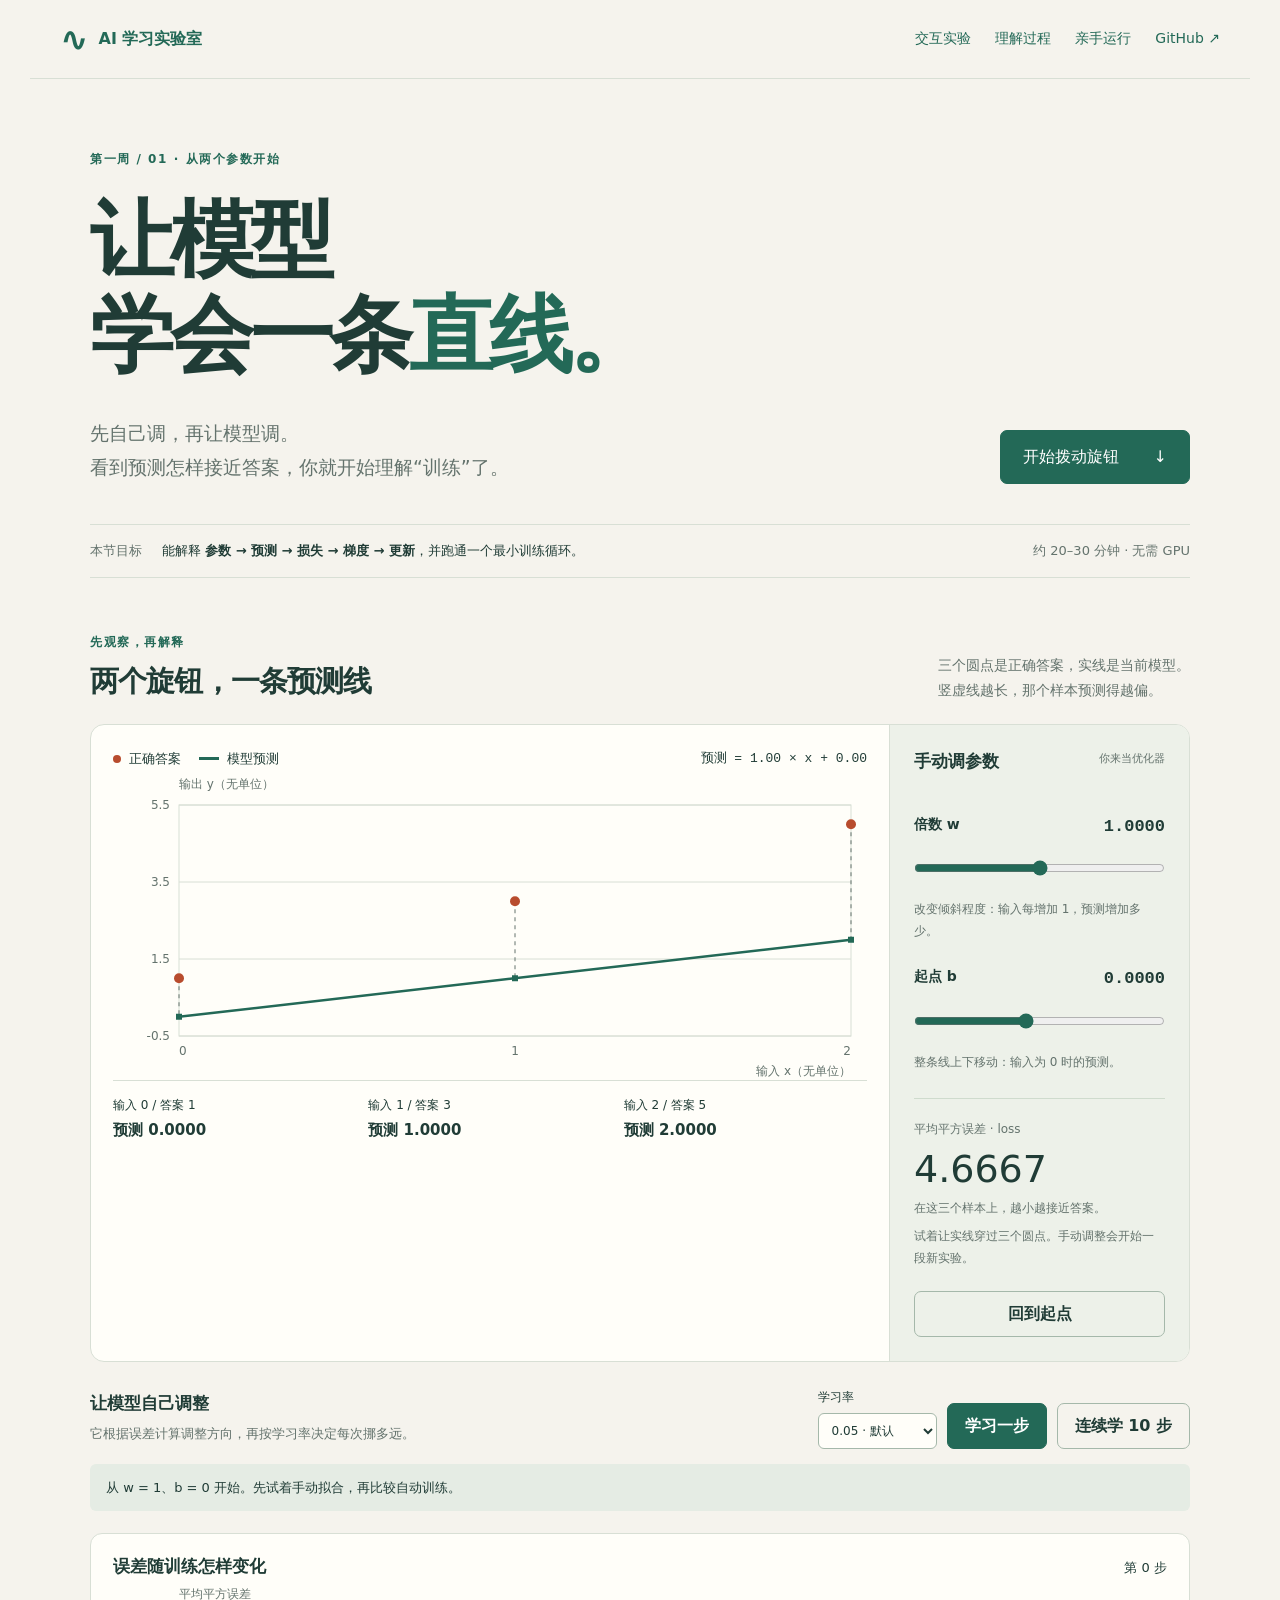
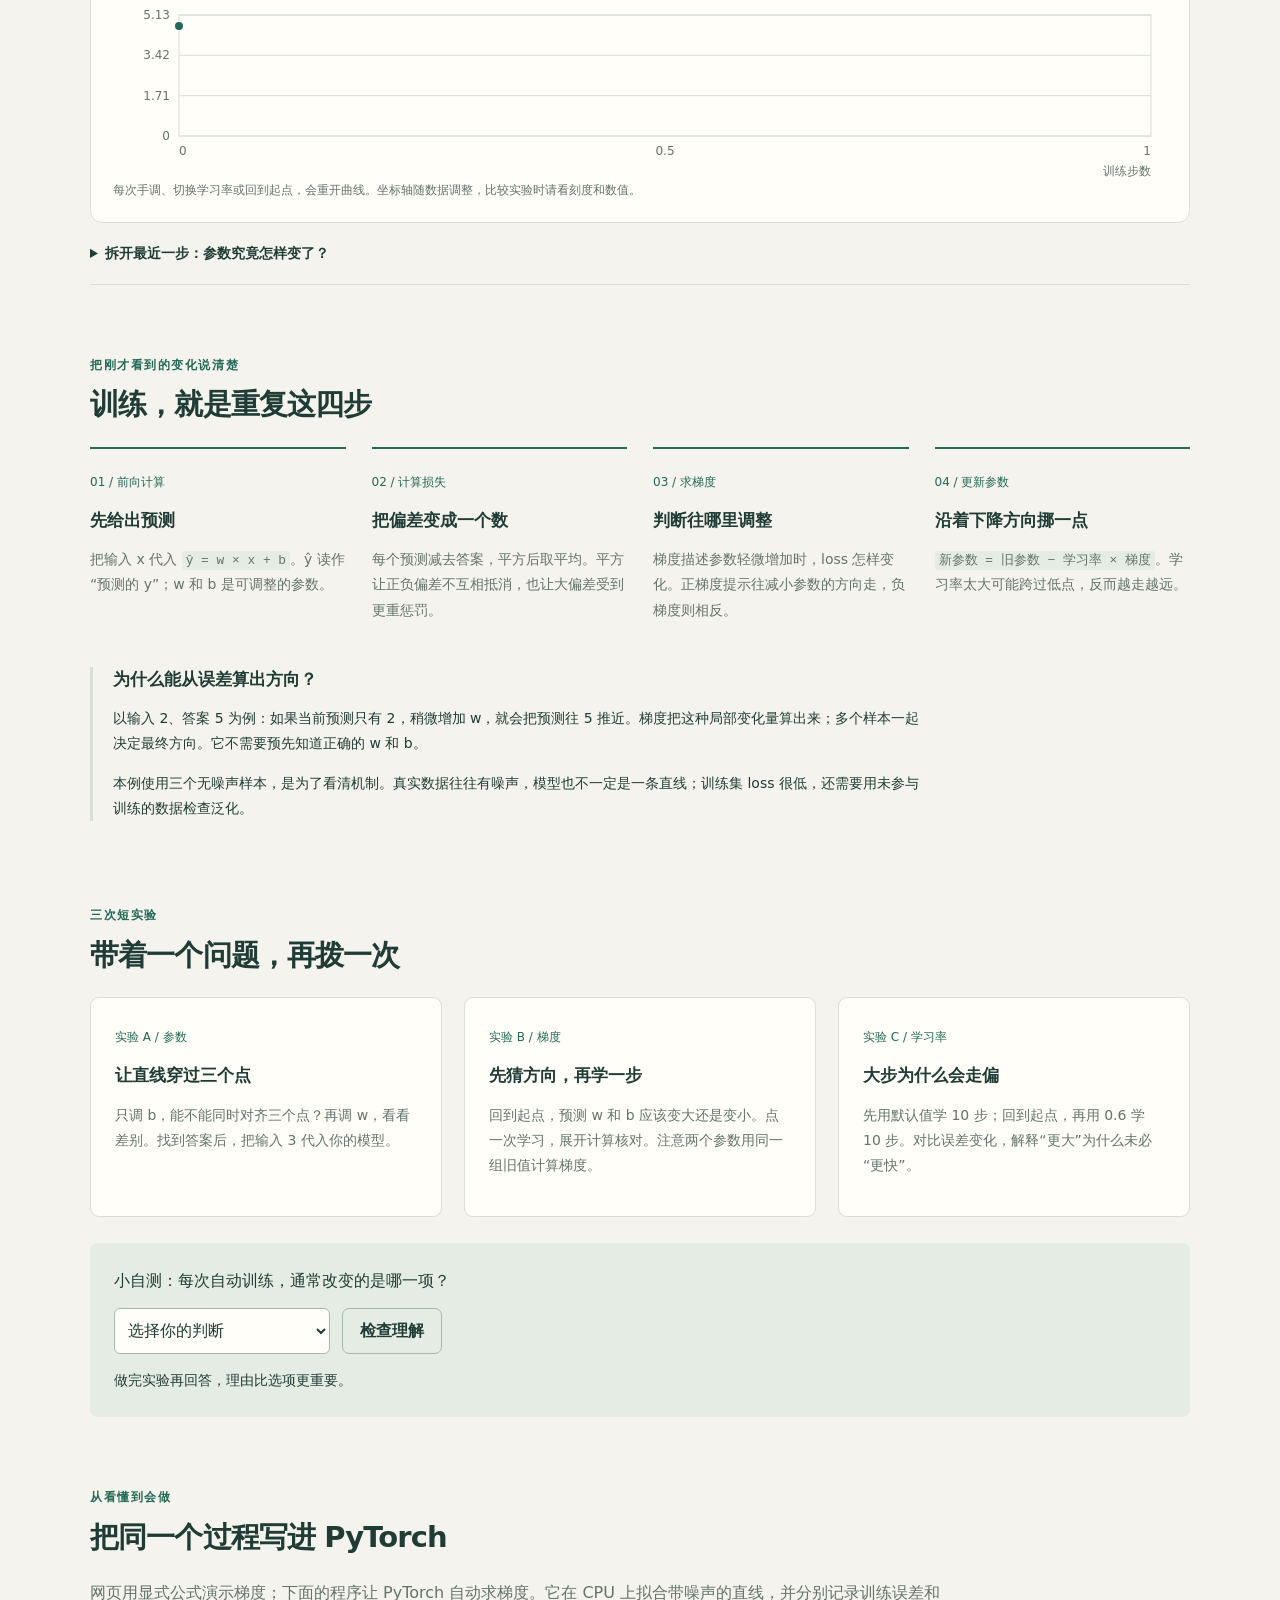
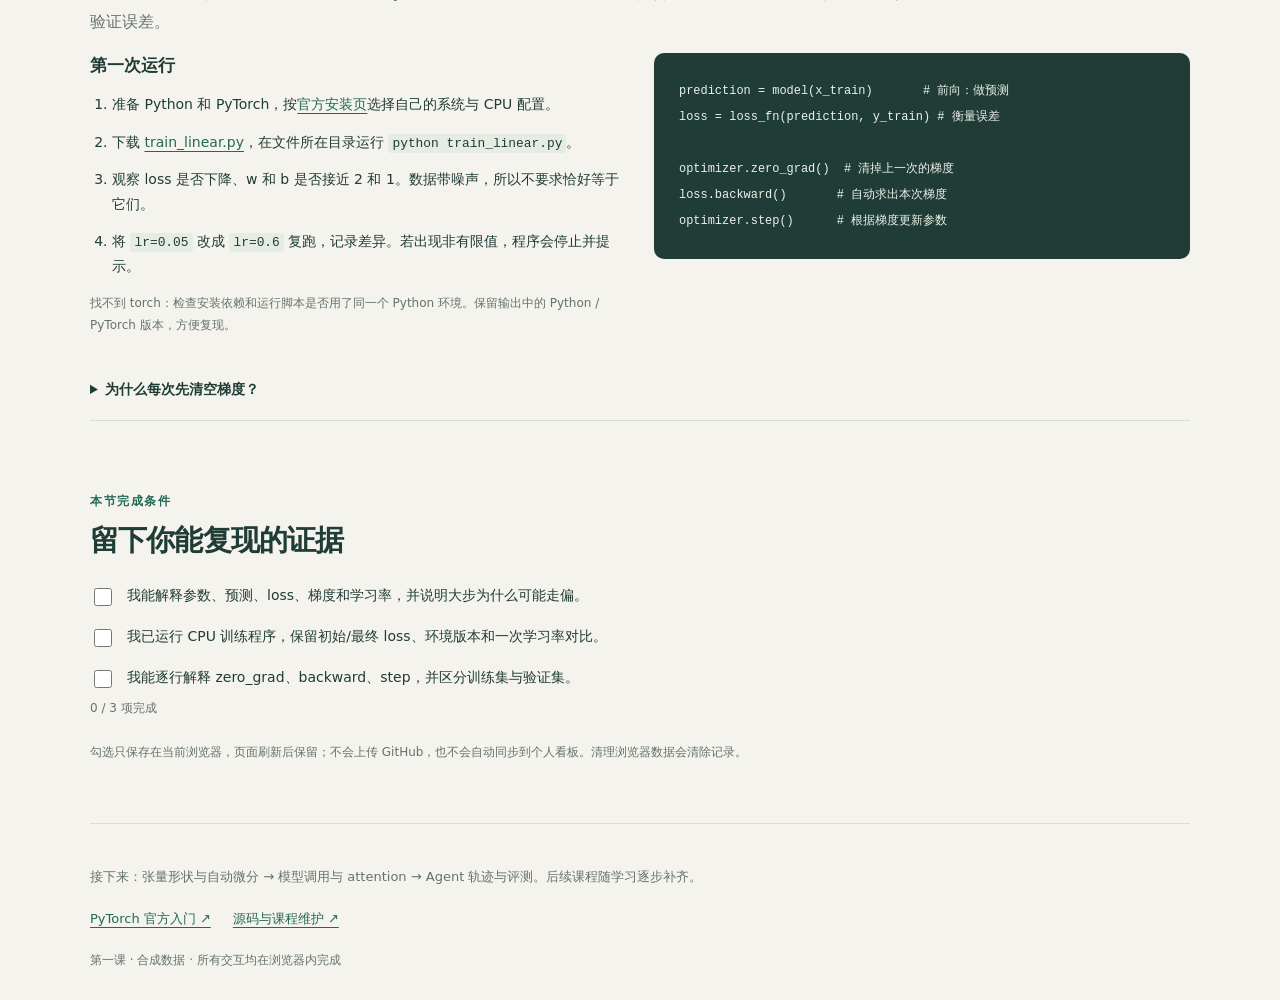
==== index.html @ 768b7536 "Build interactive AI learning lab with linear regression lesson" ====
<!doctype html>
<html lang="zh-CN">
<head><meta charset="utf-8"><meta name="viewport" content="width=device-width,initial-scale=1"><meta name="description" content="从拨动两个参数开始，动手理解预测、损失、梯度和学习率。中文 AI 交互学习实验室。"><title>AI 学习实验室 · 让模型学会一条直线</title><link rel="stylesheet" href="style.css"><script src="model.js" defer></script><script src="app.js" defer></script></head>
<body>
<a class="skip" href="#main">跳到课程</a>
<header class="top"><a class="brand" href="./"><span class="brand-mark">∿</span>AI 学习实验室</a><nav aria-label="课程导航"><a href="#lab">交互实验</a><a href="#understand">理解过程</a><a href="#practice">亲手运行</a><a href="https://github.com/cyrilggg/ai-learning-lab" target="_blank" rel="noopener">GitHub ↗</a></nav></header>
<main id="main">
<section class="intro"><div class="eyebrow">第一周 / 01 · 从两个参数开始</div><h1>让模型<br>学会一条<span>直线。</span></h1><div class="intro-bottom"><p>先自己调，再让模型调。<br>看到预测怎样接近答案，你就开始理解“训练”了。</p><a class="primary link-button" href="#lab">开始拨动旋钮 <span>↓</span></a></div></section>
<section class="orientation"><span>本节目标</span><p>能解释 <b>参数 → 预测 → 损失 → 梯度 → 更新</b>，并跑通一个最小训练循环。</p><span>约 20–30 分钟 · 无需 GPU</span></section>
<section id="lab" class="lab-section"><div class="section-top"><div><div class="eyebrow">先观察，再解释</div><h2>两个旋钮，一条预测线</h2></div><p>三个圆点是正确答案，实线是当前模型。<br>竖虚线越长，那个样本预测得越偏。</p></div>
<div class="lab-layout"><div class="plot-panel"><div class="plot-header"><span class="legend"><i class="dot"></i> 正确答案 <i class="line"></i> 模型预测</span><span id="equation" class="mono"></span></div><svg id="prediction-chart" role="img" aria-label="输入和输出坐标图：正确答案与模型预测"></svg><div class="sample-grid" id="sample-grid"></div></div>
<aside class="controls" aria-label="模型参数"><div class="control-head"><h3>手动调参数</h3><span class="tag">你来当优化器</span></div><label for="weight">倍数 w <output id="weight-value" for="weight">1.00</output></label><input id="weight" type="range" min="-3" max="5" step="0.01" value="1"><p class="hint">改变倾斜程度：输入每增加 1，预测增加多少。</p><label for="bias">起点 b <output id="bias-value" for="bias">0.00</output></label><input id="bias" type="range" min="-4" max="5" step="0.01" value="0"><p class="hint">整条线上下移动：输入为 0 时的预测。</p><div class="loss-readout"><span>平均平方误差 · loss</span><strong id="loss-value">4.6667</strong><small>在这三个样本上，越小越接近答案。</small></div><p id="manual-hint" class="hint">试着让实线穿过三个圆点。手动调整会开始一段新实验。</p><button id="reset" class="secondary">回到起点</button></aside></div>
<div class="training-panel"><div><h3>让模型自己调整</h3><p>它根据误差计算调整方向，再按学习率决定每次挪多远。</p></div><div class="training-actions"><label for="rate">学习率 <select id="rate"><option value="0.005">0.005 · 小步</option><option value="0.05" selected>0.05 · 默认</option><option value="0.2">0.2 · 较大</option><option value="0.6">0.6 · 过大实验</option></select></label><button id="step" class="primary">学习一步</button><button id="ten" class="secondary">连续学 10 步</button></div></div>
<div id="status" class="status" role="status" aria-live="polite">从 w = 1、b = 0 开始。先试着手动拟合，再比较自动训练。</div>
<div class="history-panel"><div class="plot-header"><h3>误差随训练怎样变化</h3><span id="step-count">第 0 步</span></div><svg id="loss-chart" role="img" aria-label="横轴训练步数，纵轴平均平方误差"></svg><p class="hint">每次手调、切换学习率或回到起点，会重开曲线。坐标轴随数据调整，比较实验时请看刻度和数值。</p></div>
<details class="calculation" id="calculation"><summary>拆开最近一步：参数究竟怎样变了？</summary><div id="step-detail">先点一次“学习一步”，这里会展示更新前的误差、梯度与新参数。</div></details>
</section>
<section id="understand" class="lesson-section"><div class="eyebrow">把刚才看到的变化说清楚</div><h2>训练，就是重复这四步</h2><div class="process"><article><span>01 / 前向计算</span><h3>先给出预测</h3><p>把输入 x 代入 <code>ŷ = w × x + b</code>。ŷ 读作“预测的 y”；w 和 b 是可调整的参数。</p></article><article><span>02 / 计算损失</span><h3>把偏差变成一个数</h3><p>每个预测减去答案，平方后取平均。平方让正负偏差不互相抵消，也让大偏差受到更重惩罚。</p></article><article><span>03 / 求梯度</span><h3>判断往哪里调整</h3><p>梯度描述参数轻微增加时，loss 怎样变化。正梯度提示往减小参数的方向走，负梯度则相反。</p></article><article><span>04 / 更新参数</span><h3>沿着下降方向挪一点</h3><p><code>新参数 = 旧参数 − 学习率 × 梯度</code>。学习率太大可能跨过低点，反而越走越远。</p></article></div><div class="explanation"><h3>为什么能从误差算出方向？</h3><p>以输入 2、答案 5 为例：如果当前预测只有 2，稍微增加 w，就会把预测往 5 推近。梯度把这种局部变化量算出来；多个样本一起决定最终方向。它不需要预先知道正确的 w 和 b。</p><p>本例使用三个无噪声样本，是为了看清机制。真实数据往往有噪声，模型也不一定是一条直线；训练集 loss 很低，还需要用未参与训练的数据检查泛化。</p></div></section>
<section class="lesson-section" id="challenges"><div class="eyebrow">三次短实验</div><h2>带着一个问题，再拨一次</h2><div class="challenges"><article><span>实验 A / 参数</span><h3>让直线穿过三个点</h3><p>只调 b，能不能同时对齐三个点？再调 w，看看差别。找到答案后，把输入 3 代入你的模型。</p></article><article><span>实验 B / 梯度</span><h3>先猜方向，再学一步</h3><p>回到起点，预测 w 和 b 应该变大还是变小。点一次学习，展开计算核对。注意两个参数用同一组旧值计算梯度。</p></article><article><span>实验 C / 学习率</span><h3>大步为什么会走偏</h3><p>先用默认值学 10 步；回到起点，再用 0.6 学 10 步。对比误差变化，解释“更大”为什么未必“更快”。</p></article></div><div class="quiz"><label for="quiz-answer">小自测：每次自动训练，通常改变的是哪一项？</label><div class="quiz-actions"><select id="quiz-answer"><option value="">选择你的判断</option><option value="data">输入与正确答案</option><option value="parameters">参数 w 和 b</option><option value="both">输入、答案和参数都改变</option></select><button id="check-answer" class="secondary">检查理解</button></div><p id="quiz-feedback" aria-live="polite">做完实验再回答，理由比选项更重要。</p></div></section>
<section class="lesson-section" id="practice"><div class="eyebrow">从看懂到会做</div><h2>把同一个过程写进 PyTorch</h2><p class="section-lead">网页用显式公式演示梯度；下面的程序让 PyTorch 自动求梯度。它在 CPU 上拟合带噪声的直线，并分别记录训练误差和验证误差。</p><div class="code-layout"><div><h3>第一次运行</h3><ol><li>准备 Python 和 PyTorch，按<a href="https://pytorch.org/get-started/locally/" target="_blank" rel="noopener">官方安装页</a>选择自己的系统与 CPU 配置。</li><li>下载 <a href="train_linear.py" download>train_linear.py</a>，在文件所在目录运行 <code>python train_linear.py</code>。</li><li>观察 loss 是否下降、w 和 b 是否接近 2 和 1。数据带噪声，所以不要求恰好等于它们。</li><li>将 <code>lr=0.05</code> 改成 <code>lr=0.6</code> 复跑，记录差异。若出现非有限值，程序会停止并提示。</li></ol><p class="hint">找不到 torch：检查安装依赖和运行脚本是否用了同一个 Python 环境。保留输出中的 Python / PyTorch 版本，方便复现。</p></div><pre aria-label="PyTorch 最小训练循环"><code>prediction = model(x_train)       # 前向：做预测
loss = loss_fn(prediction, y_train) # 衡量误差

optimizer.zero_grad()  # 清掉上一次的梯度
loss.backward()       # 自动求出本次梯度
optimizer.step()      # 根据梯度更新参数</code></pre></div><details class="calculation"><summary>为什么每次先清空梯度？</summary><p>PyTorch 默认把新算出的梯度累加到参数的 <code>.grad</code> 上。本例每次只想用当前批次的梯度，所以先清空。刻意累积多个小批次梯度也是一种训练方法，但需要相应安排更新时机与损失缩放。</p></details></section>
<section class="lesson-section"><div class="eyebrow">本节完成条件</div><h2>留下你能复现的证据</h2><div class="completion"><label><input type="checkbox" data-goal="explain">我能解释参数、预测、loss、梯度和学习率，并说明大步为什么可能走偏。</label><label><input type="checkbox" data-goal="run">我已运行 CPU 训练程序，保留初始/最终 loss、环境版本和一次学习率对比。</label><label><input type="checkbox" data-goal="loop">我能逐行解释 zero_grad、backward、step，并区分训练集与验证集。</label></div><p id="progress-status" class="hint" role="status"></p><p class="hint">勾选只保存在当前浏览器，页面刷新后保留；不会上传 GitHub，也不会自动同步到个人看板。清理浏览器数据会清除记录。</p></section>
<footer><p>接下来：张量形状与自动微分 → 模型调用与 attention → Agent 轨迹与评测。后续课程随学习逐步补齐。</p><div><a href="https://docs.pytorch.org/tutorials/beginner/basics/intro.html" target="_blank" rel="noopener">PyTorch 官方入门 ↗</a><a href="https://github.com/cyrilggg/ai-learning-lab" target="_blank" rel="noopener">源码与课程维护 ↗</a></div><small>第一课 · 合成数据 · 所有交互均在浏览器内完成</small></footer>
</main></body></html>
---- style.css ----
:root{--bg:#f5f3ed;--paper:#fffef9;--ink:#203c36;--muted:#64736d;--edge:#d8dfd5;--green:#236957;--orange:#b84c2e;--soft:#e5ece4;--sans:'Segoe UI','Microsoft YaHei',system-ui,sans-serif}*{box-sizing:border-box}html{scroll-behavior:smooth;scroll-padding-top:24px}body{margin:0;background:var(--bg);color:var(--ink);font:16px/1.8 var(--sans)}a{color:var(--green);text-underline-offset:4px}button,input,select{font:inherit}button,select{cursor:pointer}button,a,input,select{touch-action:manipulation}button{border-radius:7px;padding:10px 17px;line-height:1.5;font-weight:600}button:disabled{opacity:.5;cursor:not-allowed}.primary{background:var(--green);color:white;border:1px solid var(--green)}.secondary{background:transparent;color:var(--ink);border:1px solid #a5b8aa}.primary:hover{background:#184f41}.secondary:hover{background:var(--soft)}:focus-visible{outline:3px solid var(--orange);outline-offset:4px}.skip{position:absolute;top:-80px;left:20px;z-index:10;background:var(--paper);padding:10px}.skip:focus{top:0}.top{max-width:1220px;margin:auto;display:flex;align-items:center;justify-content:space-between;padding:22px 30px;border-bottom:1px solid var(--edge);gap:18px}.brand{display:flex;align-items:center;gap:10px;text-decoration:none;font-weight:700;white-space:nowrap}.brand-mark{font-size:34px;line-height:1}.top nav{display:flex;gap:24px;flex-wrap:wrap;font-size:14px}.top nav a{text-decoration:none}main{max-width:1160px;margin:auto;padding:0 30px}.intro{padding:70px 0 40px}.eyebrow{font-size:12px;letter-spacing:.13em;text-transform:uppercase;color:var(--green);font-weight:700}h1{font-size:clamp(46px,7vw,84px);line-height:1.14;letter-spacing:-.05em;font-weight:650;margin:22px 0 32px}h1 span{color:var(--green)}.intro-bottom{display:flex;justify-content:space-between;align-items:end;gap:20px}.intro-bottom p{font-size:19px;color:var(--muted);margin:0}.link-button{padding:12px 22px;text-decoration:none;border-radius:7px;white-space:nowrap}.link-button span{margin-left:30px}.orientation{display:flex;gap:20px;align-items:center;border-top:1px solid var(--edge);border-bottom:1px solid var(--edge);padding:14px 0;font-size:13px}.orientation>span{color:var(--muted)}.orientation p{flex:1;margin:0}h2{font-size:29px;line-height:1.4;margin:8px 0 22px;letter-spacing:-.03em}h3{font-size:17px;line-height:1.5;margin:0 0 12px}.lab-section{padding-top:54px}.section-top{display:flex;justify-content:space-between;align-items:center;gap:22px}.section-top p{color:var(--muted);font-size:14px}.lab-layout{display:grid;grid-template-columns:minmax(0,1fr) 300px;border:1px solid var(--edge);border-radius:14px;overflow:hidden;background:var(--paper)}.plot-panel{padding:22px;min-width:0}.plot-header{display:flex;justify-content:space-between;gap:16px;align-items:center;flex-wrap:wrap;font-size:13px}.plot-header h3{margin:0}.legend{display:flex;gap:8px;align-items:center;flex-wrap:wrap}.dot{width:8px;height:8px;background:var(--orange);border-radius:50%;display:inline-block}.line{height:3px;width:20px;background:var(--green);display:inline-block;margin-left:10px}.mono,output{font-variant-numeric:tabular-nums;font-family:Consolas,monospace}svg{display:block;width:100%;overflow:visible}svg text{fill:var(--muted);font:12px var(--sans)}.sample-grid{display:grid;grid-template-columns:repeat(3,1fr);border-top:1px solid var(--edge);padding-top:14px;gap:12px;font-size:12px}.sample-grid b{display:block;font-size:15px;font-weight:600}.controls{background:#edf1e9;padding:24px;border-left:1px solid var(--edge)}.control-head{display:flex;justify-content:space-between;gap:10px;flex-wrap:wrap;margin-bottom:25px}.tag{font-size:11px;color:var(--muted)}.controls label{display:flex;justify-content:space-between;font-size:14px;font-weight:600}.controls output{font-size:17px}.controls input{width:100%;accent-color:var(--green);margin:12px 0 0;min-height:28px}.hint{font-size:12px;color:var(--muted);margin:7px 0 22px}.loss-readout{border-top:1px solid #cfdbcd;margin-top:25px;padding-top:20px;display:flex;flex-direction:column}.loss-readout span,.loss-readout small{font-size:12px;color:var(--muted)}.loss-readout strong{font-size:38px;font-weight:500;font-variant-numeric:tabular-nums;line-height:1.5;overflow-wrap:anywhere}.controls button{width:100%}.training-panel{display:flex;justify-content:space-between;align-items:center;gap:18px;padding:25px 0 15px}.training-panel p{font-size:13px;color:var(--muted);margin:0}.training-panel h3{margin-bottom:5px}.training-actions{display:flex;align-items:end;gap:10px;flex-wrap:wrap}.training-actions label{font-size:12px;display:flex;flex-direction:column;gap:4px}select{background:var(--paper);color:var(--ink);border:1px solid #a5b8aa;border-radius:6px;padding:9px;max-width:100%}.status{font-size:13px;padding:12px 16px;background:var(--soft);border-radius:6px;margin-bottom:22px}.history-panel{padding:20px 22px;background:var(--paper);border:1px solid var(--edge);border-radius:12px}.history-panel .hint{margin:0}.calculation{border-bottom:1px solid var(--edge);padding:18px 0;font-size:14px}.calculation summary{cursor:pointer;font-weight:600}.calculation p{overflow-wrap:anywhere}.calculation code{white-space:normal}.lesson-section{padding-top:70px}.process{display:grid;grid-template-columns:repeat(4,1fr);gap:26px}.process article{border-top:2px solid var(--green);padding-top:18px}.process article>span,.challenges article>span{font-size:12px;color:var(--green)}.process h3,.challenges h3{margin:12px 0}.process p,.challenges p{font-size:14px;color:var(--muted)}code{font-family:Consolas,monospace;font-size:.92em;background:var(--soft);padding:2px 4px;border-radius:3px;overflow-wrap:anywhere}.explanation{max-width:830px;margin:30px 0 0;padding-left:20px;border-left:3px solid var(--edge);font-size:14px}.challenges{display:grid;grid-template-columns:repeat(3,1fr);gap:22px}.challenges article{background:var(--paper);padding:24px;border:1px solid var(--edge);border-radius:9px}.quiz{margin-top:26px;padding:24px;background:var(--soft);border-radius:8px}.quiz-actions{display:flex;gap:12px;margin-top:12px;flex-wrap:wrap}.quiz p{font-size:14px;margin-bottom:0}.section-lead{max-width:850px;color:var(--muted)}.code-layout{display:grid;grid-template-columns:1fr 1fr;gap:28px}.code-layout ol{font-size:14px;padding-left:22px}.code-layout li{margin-bottom:12px}pre{margin:0;padding:25px;background:#203c36;color:#edf1e9;border-radius:10px;align-self:start;overflow-x:auto;font:13px/2 Consolas,monospace}pre code{background:none;padding:0;white-space:pre;overflow-wrap:normal}.completion{display:grid;gap:15px}.completion label{display:flex;align-items:start;gap:12px;font-size:14px}.completion input{width:18px;height:18px;accent-color:var(--green);margin-top:5px;flex:none}footer{margin-top:60px;padding:28px 0;border-top:1px solid var(--edge);font-size:13px;color:var(--muted)}footer div{display:flex;gap:22px;flex-wrap:wrap;margin:18px 0}footer small{font-size:12px}@media(max-width:900px){.lab-layout{grid-template-columns:minmax(0,1fr) 260px}.training-panel{align-items:start;flex-direction:column}.process{grid-template-columns:repeat(2,1fr)}.code-layout{grid-template-columns:1fr}.section-top{align-items:start;flex-direction:column;gap:0}}@media(max-width:650px){.top{padding:18px 20px;align-items:start;flex-direction:column}.top nav{gap:18px;font-size:12px}main{padding:0 20px}.intro{padding-top:40px}.intro-bottom{align-items:start;flex-direction:column}.intro-bottom p{font-size:16px}.orientation{align-items:start;flex-direction:column;gap:6px}.lab-layout{grid-template-columns:1fr}.plot-panel{padding:14px}.controls{border-left:0;border-top:1px solid var(--edge)}.controls .hint{margin-bottom:18px}.control-head{margin-bottom:15px}.section-top p br{display:none}.challenges,.process{grid-template-columns:1fr}.lesson-section{padding-top:46px}.history-panel{padding:15px}.training-actions{width:100%}.training-actions label{width:100%}.training-actions select{width:100%}h2{font-size:25px}.sample-grid{gap:8px}.sample-grid b{font-size:13px}.quiz{padding:18px}.quiz-actions select{width:100%}pre{font-size:11px;padding:14px}}@media(prefers-reduced-motion:reduce){html{scroll-behavior:auto}}
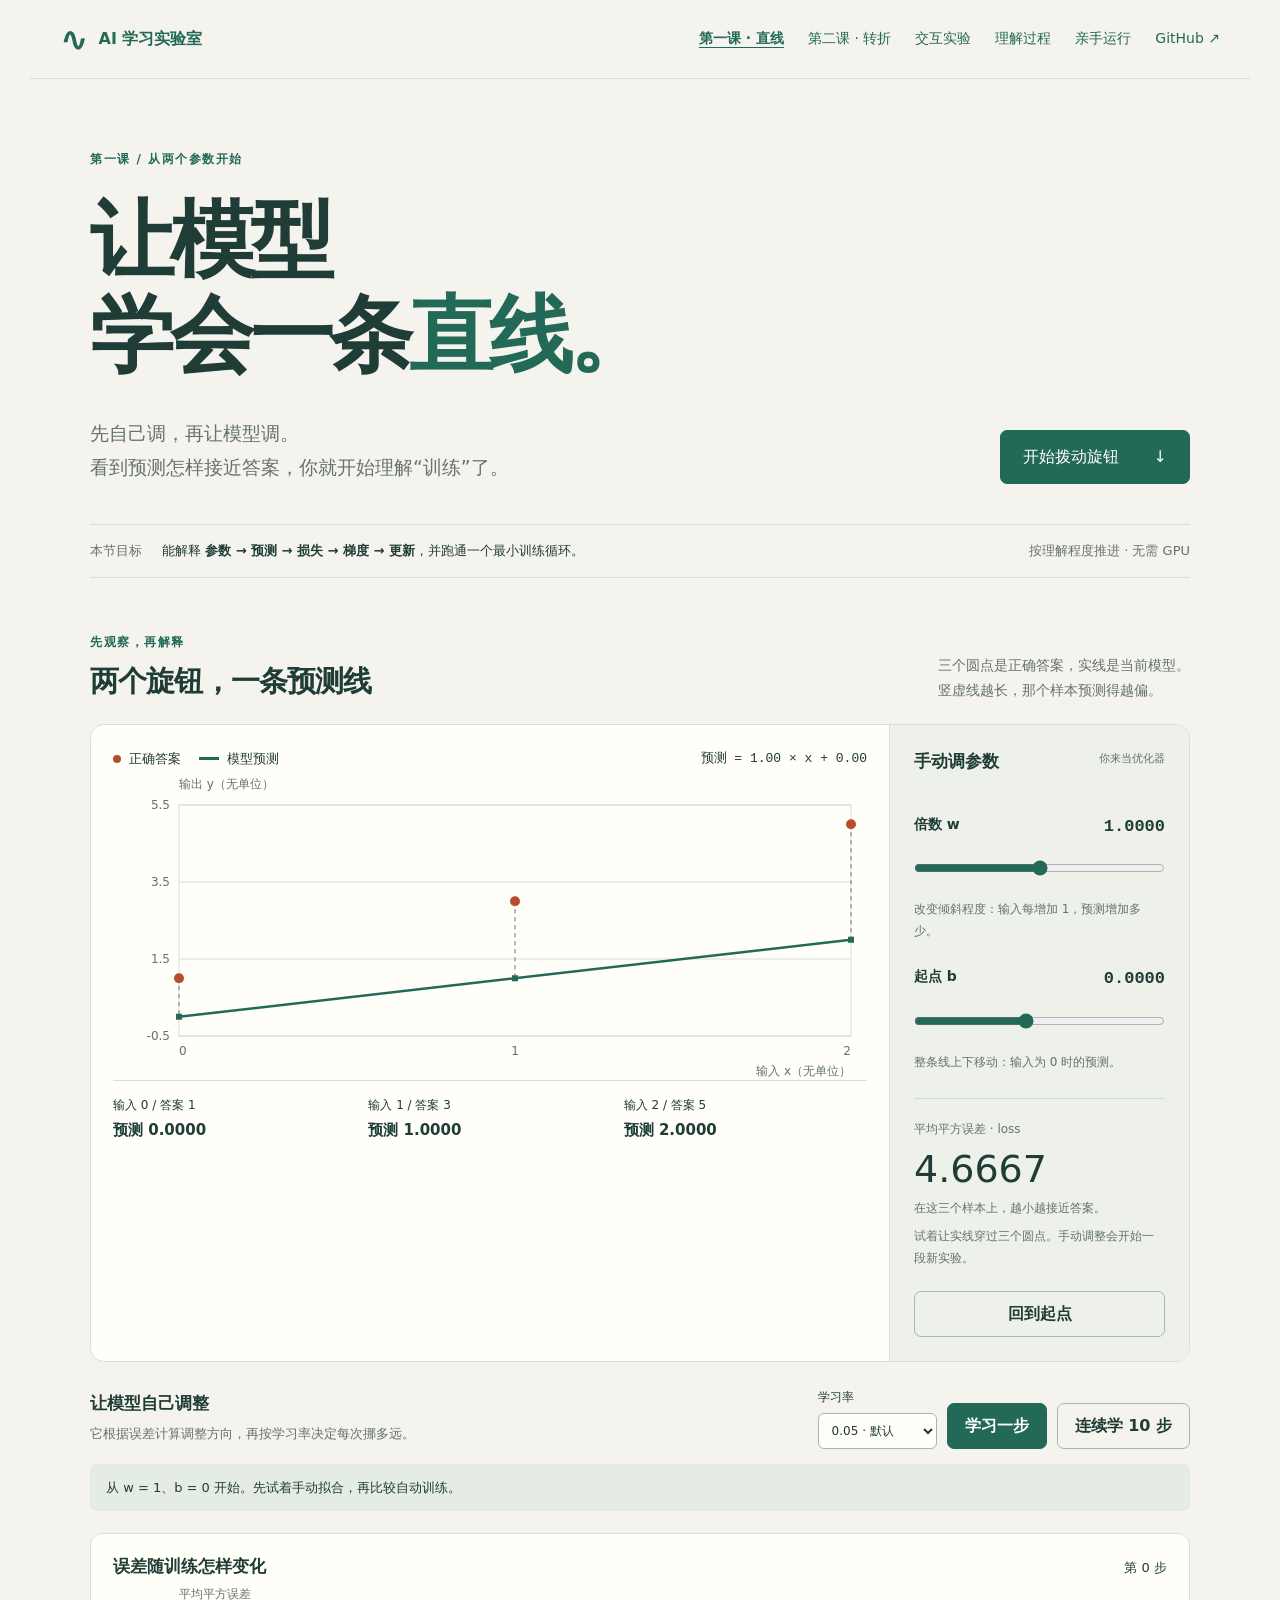
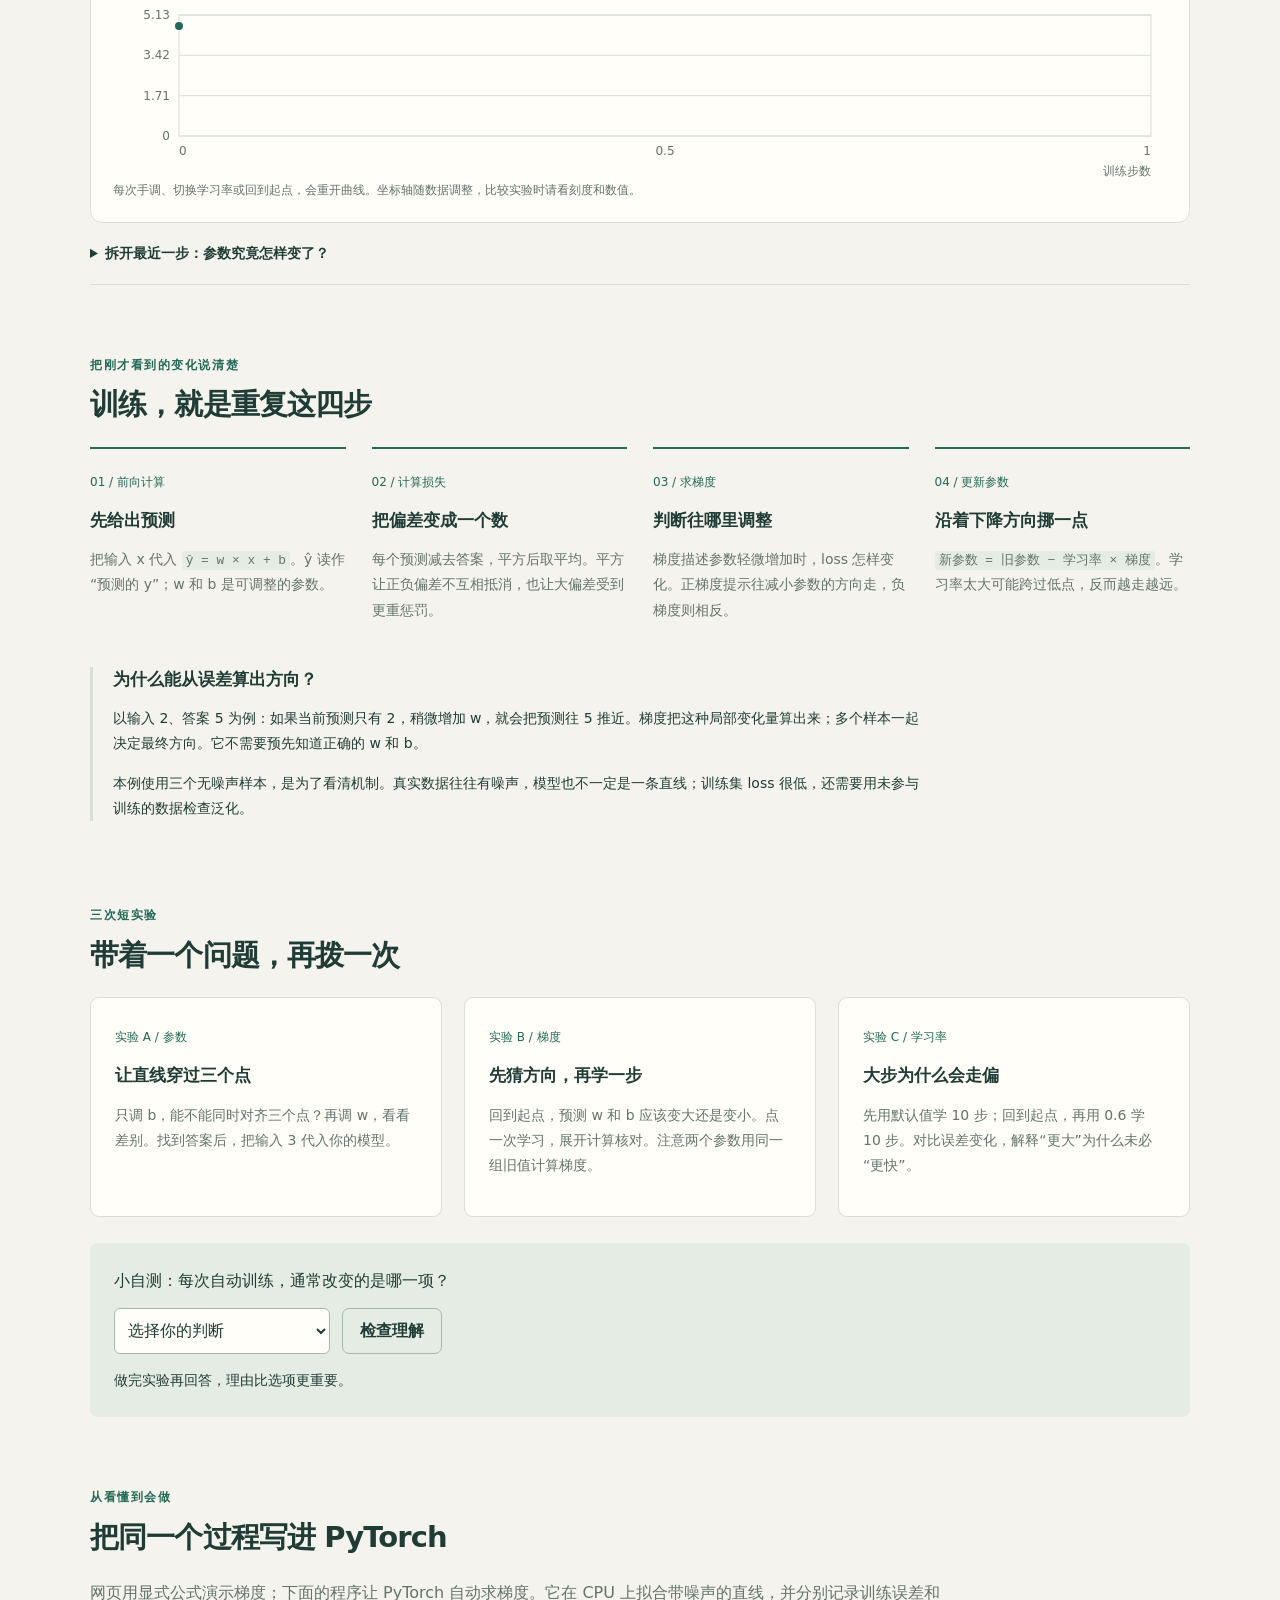
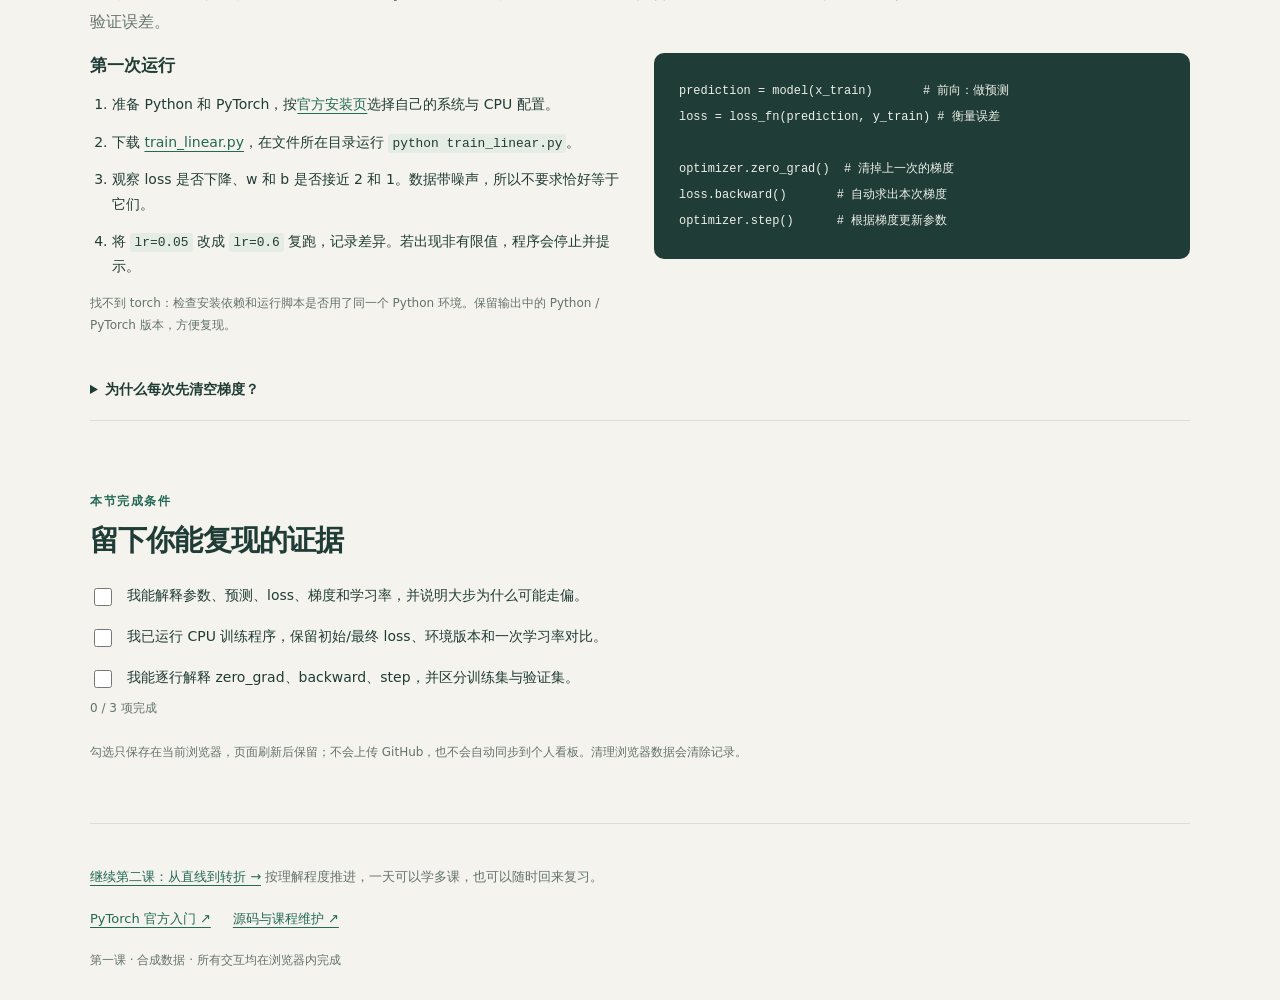
==== commit 744bf413: "Add interactive ReLU lesson and lesson-based navigation" ====
--- a/index.html
+++ b/index.html
@@ -3,10 +3,10 @@
 <head><meta charset="utf-8"><meta name="viewport" content="width=device-width,initial-scale=1"><meta name="description" content="从拨动两个参数开始，动手理解预测、损失、梯度和学习率。中文 AI 交互学习实验室。"><title>AI 学习实验室 · 让模型学会一条直线</title><link rel="stylesheet" href="style.css"><script src="model.js" defer></script><script src="app.js" defer></script></head>
 <body>
 <a class="skip" href="#main">跳到课程</a>
-<header class="top"><a class="brand" href="./"><span class="brand-mark">∿</span>AI 学习实验室</a><nav aria-label="课程导航"><a href="#lab">交互实验</a><a href="#understand">理解过程</a><a href="#practice">亲手运行</a><a href="https://github.com/cyrilggg/ai-learning-lab" target="_blank" rel="noopener">GitHub ↗</a></nav></header>
+<header class="top"><a class="brand" href="./"><span class="brand-mark">∿</span>AI 学习实验室</a><nav aria-label="课程导航"><a href="index.html" aria-current="page">第一课 · 直线</a><a href="lesson-02.html">第二课 · 转折</a><a href="#lab">交互实验</a><a href="#understand">理解过程</a><a href="#practice">亲手运行</a><a href="https://github.com/cyrilggg/ai-learning-lab" target="_blank" rel="noopener">GitHub ↗</a></nav></header>
 <main id="main">
-<section class="intro"><div class="eyebrow">第一周 / 01 · 从两个参数开始</div><h1>让模型<br>学会一条<span>直线。</span></h1><div class="intro-bottom"><p>先自己调，再让模型调。<br>看到预测怎样接近答案，你就开始理解“训练”了。</p><a class="primary link-button" href="#lab">开始拨动旋钮 <span>↓</span></a></div></section>
-<section class="orientation"><span>本节目标</span><p>能解释 <b>参数 → 预测 → 损失 → 梯度 → 更新</b>，并跑通一个最小训练循环。</p><span>约 20–30 分钟 · 无需 GPU</span></section>
+<section class="intro"><div class="eyebrow">第一课 / 从两个参数开始</div><h1>让模型<br>学会一条<span>直线。</span></h1><div class="intro-bottom"><p>先自己调，再让模型调。<br>看到预测怎样接近答案，你就开始理解“训练”了。</p><a class="primary link-button" href="#lab">开始拨动旋钮 <span>↓</span></a></div></section>
+<section class="orientation"><span>本节目标</span><p>能解释 <b>参数 → 预测 → 损失 → 梯度 → 更新</b>，并跑通一个最小训练循环。</p><span>按理解程度推进 · 无需 GPU</span></section>
 <section id="lab" class="lab-section"><div class="section-top"><div><div class="eyebrow">先观察，再解释</div><h2>两个旋钮，一条预测线</h2></div><p>三个圆点是正确答案，实线是当前模型。<br>竖虚线越长，那个样本预测得越偏。</p></div>
 <div class="lab-layout"><div class="plot-panel"><div class="plot-header"><span class="legend"><i class="dot"></i> 正确答案 <i class="line"></i> 模型预测</span><span id="equation" class="mono"></span></div><svg id="prediction-chart" role="img" aria-label="输入和输出坐标图：正确答案与模型预测"></svg><div class="sample-grid" id="sample-grid"></div></div>
 <aside class="controls" aria-label="模型参数"><div class="control-head"><h3>手动调参数</h3><span class="tag">你来当优化器</span></div><label for="weight">倍数 w <output id="weight-value" for="weight">1.00</output></label><input id="weight" type="range" min="-3" max="5" step="0.01" value="1"><p class="hint">改变倾斜程度：输入每增加 1，预测增加多少。</p><label for="bias">起点 b <output id="bias-value" for="bias">0.00</output></label><input id="bias" type="range" min="-4" max="5" step="0.01" value="0"><p class="hint">整条线上下移动：输入为 0 时的预测。</p><div class="loss-readout"><span>平均平方误差 · loss</span><strong id="loss-value">4.6667</strong><small>在这三个样本上，越小越接近答案。</small></div><p id="manual-hint" class="hint">试着让实线穿过三个圆点。手动调整会开始一段新实验。</p><button id="reset" class="secondary">回到起点</button></aside></div>
@@ -24,5 +24,5 @@
 loss.backward()       # 自动求出本次梯度
 optimizer.step()      # 根据梯度更新参数</code></pre></div><details class="calculation"><summary>为什么每次先清空梯度？</summary><p>PyTorch 默认把新算出的梯度累加到参数的 <code>.grad</code> 上。本例每次只想用当前批次的梯度，所以先清空。刻意累积多个小批次梯度也是一种训练方法，但需要相应安排更新时机与损失缩放。</p></details></section>
 <section class="lesson-section"><div class="eyebrow">本节完成条件</div><h2>留下你能复现的证据</h2><div class="completion"><label><input type="checkbox" data-goal="explain">我能解释参数、预测、loss、梯度和学习率，并说明大步为什么可能走偏。</label><label><input type="checkbox" data-goal="run">我已运行 CPU 训练程序，保留初始/最终 loss、环境版本和一次学习率对比。</label><label><input type="checkbox" data-goal="loop">我能逐行解释 zero_grad、backward、step，并区分训练集与验证集。</label></div><p id="progress-status" class="hint" role="status"></p><p class="hint">勾选只保存在当前浏览器，页面刷新后保留；不会上传 GitHub，也不会自动同步到个人看板。清理浏览器数据会清除记录。</p></section>
-<footer><p>接下来：张量形状与自动微分 → 模型调用与 attention → Agent 轨迹与评测。后续课程随学习逐步补齐。</p><div><a href="https://docs.pytorch.org/tutorials/beginner/basics/intro.html" target="_blank" rel="noopener">PyTorch 官方入门 ↗</a><a href="https://github.com/cyrilggg/ai-learning-lab" target="_blank" rel="noopener">源码与课程维护 ↗</a></div><small>第一课 · 合成数据 · 所有交互均在浏览器内完成</small></footer>
+<footer><p><a href="lesson-02.html">继续第二课：从直线到转折 →</a> 按理解程度推进，一天可以学多课，也可以随时回来复习。</p><div><a href="https://docs.pytorch.org/tutorials/beginner/basics/intro.html" target="_blank" rel="noopener">PyTorch 官方入门 ↗</a><a href="https://github.com/cyrilggg/ai-learning-lab" target="_blank" rel="noopener">源码与课程维护 ↗</a></div><small>第一课 · 合成数据 · 所有交互均在浏览器内完成</small></footer>
 </main></body></html>
--- a/style.css
+++ b/style.css
@@ -1 +1,3 @@
 :root{--bg:#f5f3ed;--paper:#fffef9;--ink:#203c36;--muted:#64736d;--edge:#d8dfd5;--green:#236957;--orange:#b84c2e;--soft:#e5ece4;--sans:'Segoe UI','Microsoft YaHei',system-ui,sans-serif}*{box-sizing:border-box}html{scroll-behavior:smooth;scroll-padding-top:24px}body{margin:0;background:var(--bg);color:var(--ink);font:16px/1.8 var(--sans)}a{color:var(--green);text-underline-offset:4px}button,input,select{font:inherit}button,select{cursor:pointer}button,a,input,select{touch-action:manipulation}button{border-radius:7px;padding:10px 17px;line-height:1.5;font-weight:600}button:disabled{opacity:.5;cursor:not-allowed}.primary{background:var(--green);color:white;border:1px solid var(--green)}.secondary{background:transparent;color:var(--ink);border:1px solid #a5b8aa}.primary:hover{background:#184f41}.secondary:hover{background:var(--soft)}:focus-visible{outline:3px solid var(--orange);outline-offset:4px}.skip{position:absolute;top:-80px;left:20px;z-index:10;background:var(--paper);padding:10px}.skip:focus{top:0}.top{max-width:1220px;margin:auto;display:flex;align-items:center;justify-content:space-between;padding:22px 30px;border-bottom:1px solid var(--edge);gap:18px}.brand{display:flex;align-items:center;gap:10px;text-decoration:none;font-weight:700;white-space:nowrap}.brand-mark{font-size:34px;line-height:1}.top nav{display:flex;gap:24px;flex-wrap:wrap;font-size:14px}.top nav a{text-decoration:none}main{max-width:1160px;margin:auto;padding:0 30px}.intro{padding:70px 0 40px}.eyebrow{font-size:12px;letter-spacing:.13em;text-transform:uppercase;color:var(--green);font-weight:700}h1{font-size:clamp(46px,7vw,84px);line-height:1.14;letter-spacing:-.05em;font-weight:650;margin:22px 0 32px}h1 span{color:var(--green)}.intro-bottom{display:flex;justify-content:space-between;align-items:end;gap:20px}.intro-bottom p{font-size:19px;color:var(--muted);margin:0}.link-button{padding:12px 22px;text-decoration:none;border-radius:7px;white-space:nowrap}.link-button span{margin-left:30px}.orientation{display:flex;gap:20px;align-items:center;border-top:1px solid var(--edge);border-bottom:1px solid var(--edge);padding:14px 0;font-size:13px}.orientation>span{color:var(--muted)}.orientation p{flex:1;margin:0}h2{font-size:29px;line-height:1.4;margin:8px 0 22px;letter-spacing:-.03em}h3{font-size:17px;line-height:1.5;margin:0 0 12px}.lab-section{padding-top:54px}.section-top{display:flex;justify-content:space-between;align-items:center;gap:22px}.section-top p{color:var(--muted);font-size:14px}.lab-layout{display:grid;grid-template-columns:minmax(0,1fr) 300px;border:1px solid var(--edge);border-radius:14px;overflow:hidden;background:var(--paper)}.plot-panel{padding:22px;min-width:0}.plot-header{display:flex;justify-content:space-between;gap:16px;align-items:center;flex-wrap:wrap;font-size:13px}.plot-header h3{margin:0}.legend{display:flex;gap:8px;align-items:center;flex-wrap:wrap}.dot{width:8px;height:8px;background:var(--orange);border-radius:50%;display:inline-block}.line{height:3px;width:20px;background:var(--green);display:inline-block;margin-left:10px}.mono,output{font-variant-numeric:tabular-nums;font-family:Consolas,monospace}svg{display:block;width:100%;overflow:visible}svg text{fill:var(--muted);font:12px var(--sans)}.sample-grid{display:grid;grid-template-columns:repeat(3,1fr);border-top:1px solid var(--edge);padding-top:14px;gap:12px;font-size:12px}.sample-grid b{display:block;font-size:15px;font-weight:600}.controls{background:#edf1e9;padding:24px;border-left:1px solid var(--edge)}.control-head{display:flex;justify-content:space-between;gap:10px;flex-wrap:wrap;margin-bottom:25px}.tag{font-size:11px;color:var(--muted)}.controls label{display:flex;justify-content:space-between;font-size:14px;font-weight:600}.controls output{font-size:17px}.controls input{width:100%;accent-color:var(--green);margin:12px 0 0;min-height:28px}.hint{font-size:12px;color:var(--muted);margin:7px 0 22px}.loss-readout{border-top:1px solid #cfdbcd;margin-top:25px;padding-top:20px;display:flex;flex-direction:column}.loss-readout span,.loss-readout small{font-size:12px;color:var(--muted)}.loss-readout strong{font-size:38px;font-weight:500;font-variant-numeric:tabular-nums;line-height:1.5;overflow-wrap:anywhere}.controls button{width:100%}.training-panel{display:flex;justify-content:space-between;align-items:center;gap:18px;padding:25px 0 15px}.training-panel p{font-size:13px;color:var(--muted);margin:0}.training-panel h3{margin-bottom:5px}.training-actions{display:flex;align-items:end;gap:10px;flex-wrap:wrap}.training-actions label{font-size:12px;display:flex;flex-direction:column;gap:4px}select{background:var(--paper);color:var(--ink);border:1px solid #a5b8aa;border-radius:6px;padding:9px;max-width:100%}.status{font-size:13px;padding:12px 16px;background:var(--soft);border-radius:6px;margin-bottom:22px}.history-panel{padding:20px 22px;background:var(--paper);border:1px solid var(--edge);border-radius:12px}.history-panel .hint{margin:0}.calculation{border-bottom:1px solid var(--edge);padding:18px 0;font-size:14px}.calculation summary{cursor:pointer;font-weight:600}.calculation p{overflow-wrap:anywhere}.calculation code{white-space:normal}.lesson-section{padding-top:70px}.process{display:grid;grid-template-columns:repeat(4,1fr);gap:26px}.process article{border-top:2px solid var(--green);padding-top:18px}.process article>span,.challenges article>span{font-size:12px;color:var(--green)}.process h3,.challenges h3{margin:12px 0}.process p,.challenges p{font-size:14px;color:var(--muted)}code{font-family:Consolas,monospace;font-size:.92em;background:var(--soft);padding:2px 4px;border-radius:3px;overflow-wrap:anywhere}.explanation{max-width:830px;margin:30px 0 0;padding-left:20px;border-left:3px solid var(--edge);font-size:14px}.challenges{display:grid;grid-template-columns:repeat(3,1fr);gap:22px}.challenges article{background:var(--paper);padding:24px;border:1px solid var(--edge);border-radius:9px}.quiz{margin-top:26px;padding:24px;background:var(--soft);border-radius:8px}.quiz-actions{display:flex;gap:12px;margin-top:12px;flex-wrap:wrap}.quiz p{font-size:14px;margin-bottom:0}.section-lead{max-width:850px;color:var(--muted)}.code-layout{display:grid;grid-template-columns:1fr 1fr;gap:28px}.code-layout ol{font-size:14px;padding-left:22px}.code-layout li{margin-bottom:12px}pre{margin:0;padding:25px;background:#203c36;color:#edf1e9;border-radius:10px;align-self:start;overflow-x:auto;font:13px/2 Consolas,monospace}pre code{background:none;padding:0;white-space:pre;overflow-wrap:normal}.completion{display:grid;gap:15px}.completion label{display:flex;align-items:start;gap:12px;font-size:14px}.completion input{width:18px;height:18px;accent-color:var(--green);margin-top:5px;flex:none}footer{margin-top:60px;padding:28px 0;border-top:1px solid var(--edge);font-size:13px;color:var(--muted)}footer div{display:flex;gap:22px;flex-wrap:wrap;margin:18px 0}footer small{font-size:12px}@media(max-width:900px){.lab-layout{grid-template-columns:minmax(0,1fr) 260px}.training-panel{align-items:start;flex-direction:column}.process{grid-template-columns:repeat(2,1fr)}.code-layout{grid-template-columns:1fr}.section-top{align-items:start;flex-direction:column;gap:0}}@media(max-width:650px){.top{padding:18px 20px;align-items:start;flex-direction:column}.top nav{gap:18px;font-size:12px}main{padding:0 20px}.intro{padding-top:40px}.intro-bottom{align-items:start;flex-direction:column}.intro-bottom p{font-size:16px}.orientation{align-items:start;flex-direction:column;gap:6px}.lab-layout{grid-template-columns:1fr}.plot-panel{padding:14px}.controls{border-left:0;border-top:1px solid var(--edge)}.controls .hint{margin-bottom:18px}.control-head{margin-bottom:15px}.section-top p br{display:none}.challenges,.process{grid-template-columns:1fr}.lesson-section{padding-top:46px}.history-panel{padding:15px}.training-actions{width:100%}.training-actions label{width:100%}.training-actions select{width:100%}h2{font-size:25px}.sample-grid{gap:8px}.sample-grid b{font-size:13px}.quiz{padding:18px}.quiz-actions select{width:100%}pre{font-size:11px;padding:14px}}@media(prefers-reduced-motion:reduce){html{scroll-behavior:auto}}
+
+.top nav a[aria-current=page]{font-weight:700;text-decoration:underline}.controls button+button{margin-top:12px}details summary{cursor:pointer}#clip-readout{margin-top:18px}#parts-chart{margin-bottom:12px}
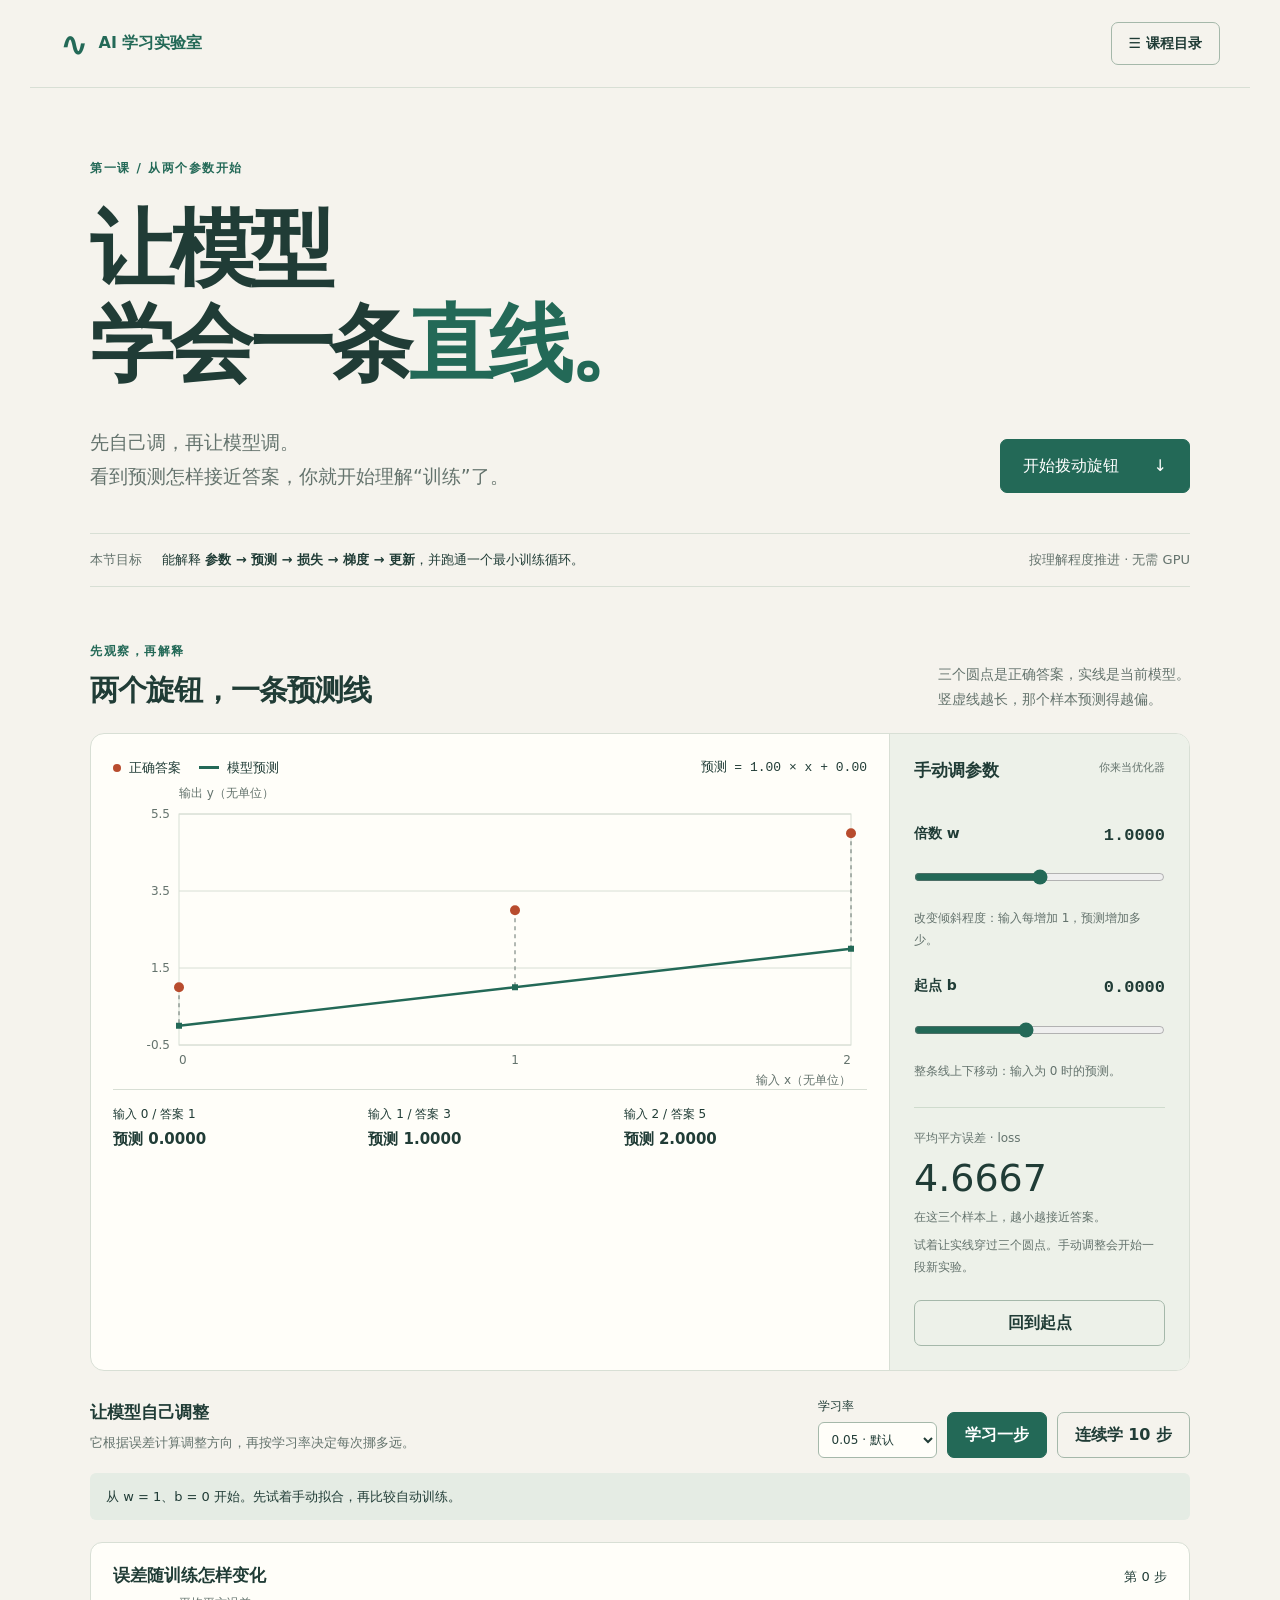
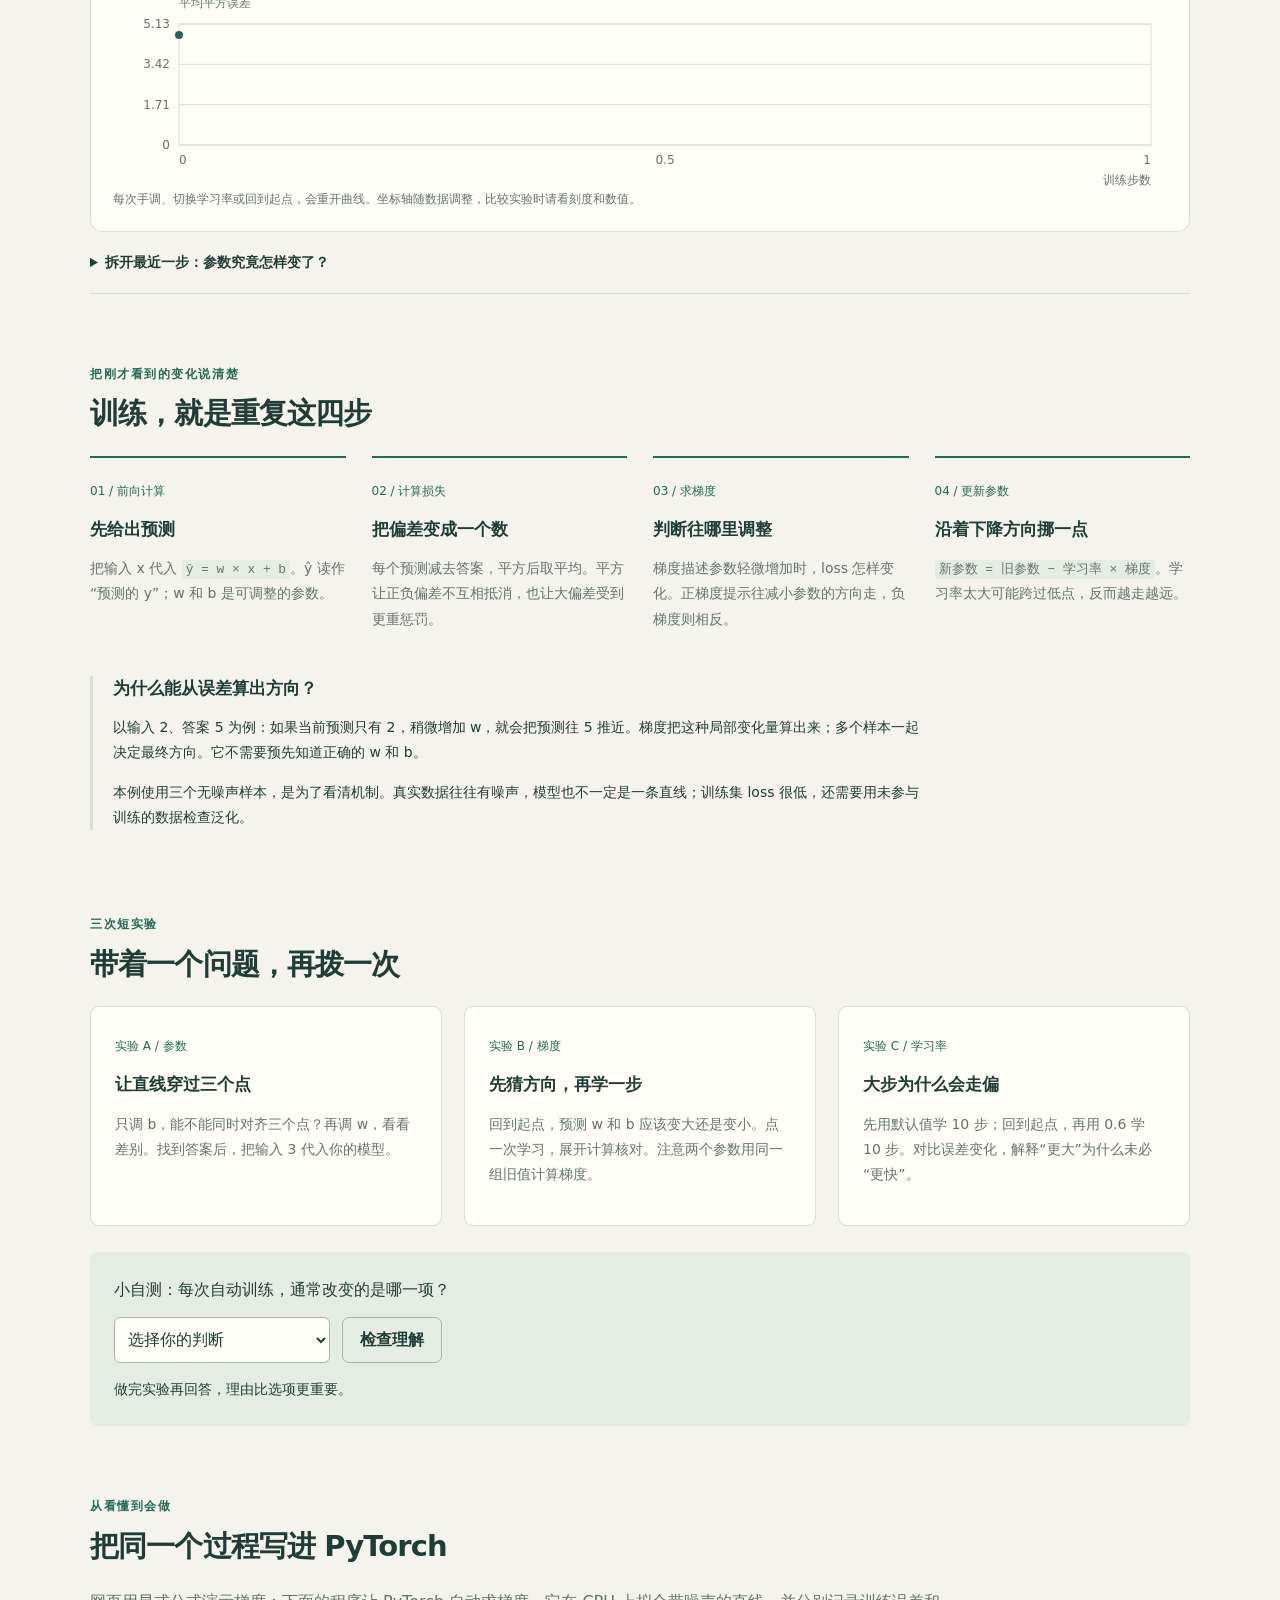
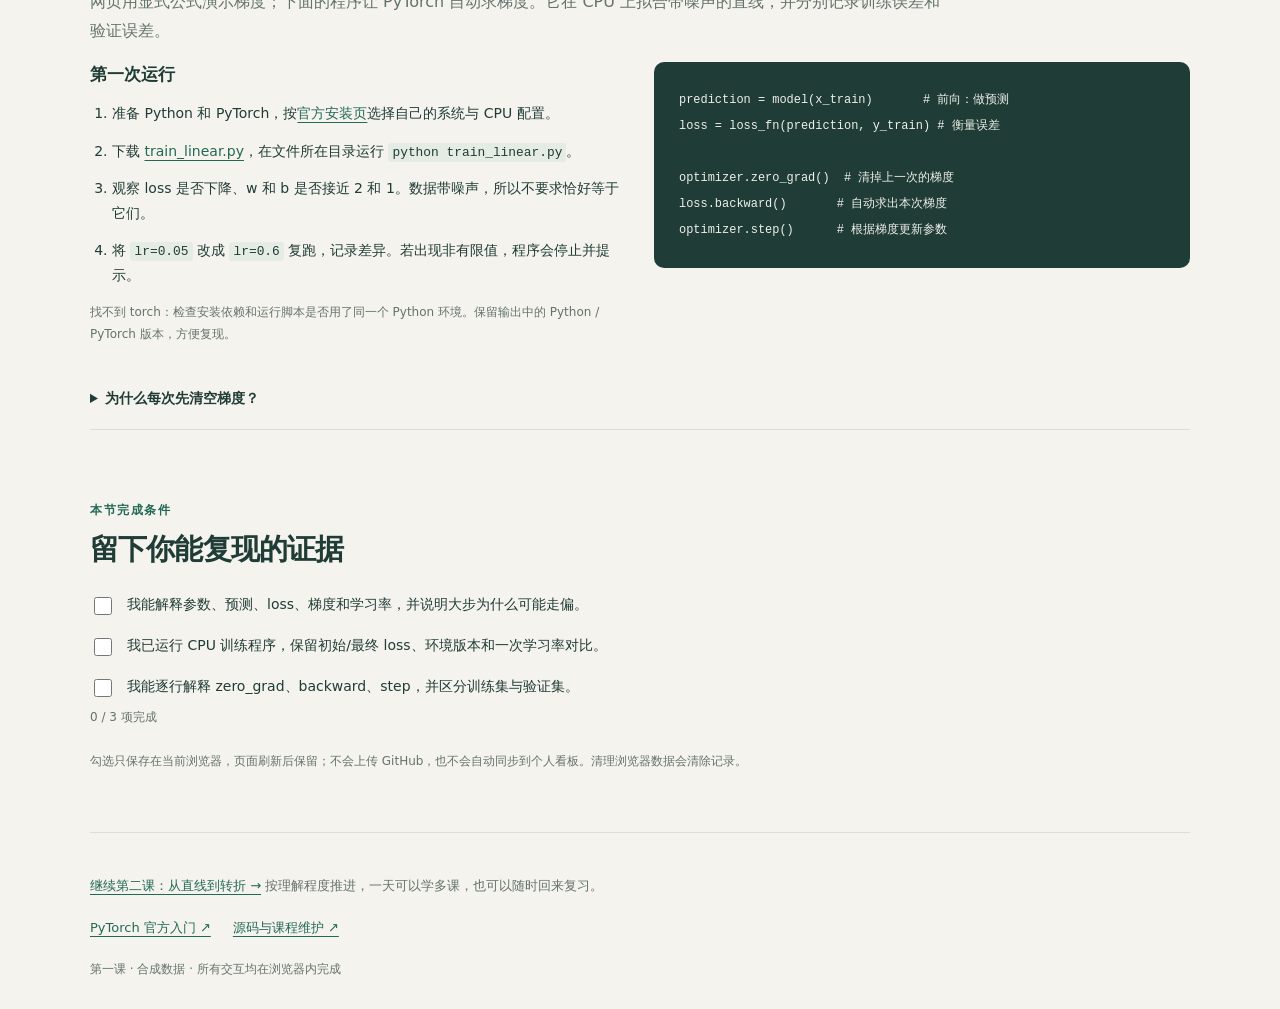
==== commit 0c56ae16: "Move lesson navigation into a shared course drawer" ====
--- a/index.html
+++ b/index.html
@@ -1,9 +1,9 @@
 <!doctype html>
 <html lang="zh-CN">
-<head><meta charset="utf-8"><meta name="viewport" content="width=device-width,initial-scale=1"><meta name="description" content="从拨动两个参数开始，动手理解预测、损失、梯度和学习率。中文 AI 交互学习实验室。"><title>AI 学习实验室 · 让模型学会一条直线</title><link rel="stylesheet" href="style.css"><script src="model.js" defer></script><script src="app.js" defer></script></head>
+<head><meta charset="utf-8"><meta name="viewport" content="width=device-width,initial-scale=1"><meta name="description" content="从拨动两个参数开始，动手理解预测、损失、梯度和学习率。中文 AI 交互学习实验室。"><title>AI 学习实验室 · 让模型学会一条直线</title><link rel="stylesheet" href="style.css"><script src="model.js" defer></script><script src="app.js" defer></script><script src="course-nav.js" defer></script></head>
 <body>
 <a class="skip" href="#main">跳到课程</a>
-<header class="top"><a class="brand" href="./"><span class="brand-mark">∿</span>AI 学习实验室</a><nav aria-label="课程导航"><a href="index.html" aria-current="page">第一课 · 直线</a><a href="lesson-02.html">第二课 · 转折</a><a href="#lab">交互实验</a><a href="#understand">理解过程</a><a href="#practice">亲手运行</a><a href="https://github.com/cyrilggg/ai-learning-lab" target="_blank" rel="noopener">GitHub ↗</a></nav></header>
+<header class="top"><a class="brand" href="./"><span class="brand-mark">∿</span>AI 学习实验室</a><button class="secondary directory-trigger" data-course-directory aria-haspopup="dialog">☰ 课程目录</button></header>
 <main id="main">
 <section class="intro"><div class="eyebrow">第一课 / 从两个参数开始</div><h1>让模型<br>学会一条<span>直线。</span></h1><div class="intro-bottom"><p>先自己调，再让模型调。<br>看到预测怎样接近答案，你就开始理解“训练”了。</p><a class="primary link-button" href="#lab">开始拨动旋钮 <span>↓</span></a></div></section>
 <section class="orientation"><span>本节目标</span><p>能解释 <b>参数 → 预测 → 损失 → 梯度 → 更新</b>，并跑通一个最小训练循环。</p><span>按理解程度推进 · 无需 GPU</span></section>
--- a/style.css
+++ b/style.css
@@ -1,3 +1,4 @@
 :root{--bg:#f5f3ed;--paper:#fffef9;--ink:#203c36;--muted:#64736d;--edge:#d8dfd5;--green:#236957;--orange:#b84c2e;--soft:#e5ece4;--sans:'Segoe UI','Microsoft YaHei',system-ui,sans-serif}*{box-sizing:border-box}html{scroll-behavior:smooth;scroll-padding-top:24px}body{margin:0;background:var(--bg);color:var(--ink);font:16px/1.8 var(--sans)}a{color:var(--green);text-underline-offset:4px}button,input,select{font:inherit}button,select{cursor:pointer}button,a,input,select{touch-action:manipulation}button{border-radius:7px;padding:10px 17px;line-height:1.5;font-weight:600}button:disabled{opacity:.5;cursor:not-allowed}.primary{background:var(--green);color:white;border:1px solid var(--green)}.secondary{background:transparent;color:var(--ink);border:1px solid #a5b8aa}.primary:hover{background:#184f41}.secondary:hover{background:var(--soft)}:focus-visible{outline:3px solid var(--orange);outline-offset:4px}.skip{position:absolute;top:-80px;left:20px;z-index:10;background:var(--paper);padding:10px}.skip:focus{top:0}.top{max-width:1220px;margin:auto;display:flex;align-items:center;justify-content:space-between;padding:22px 30px;border-bottom:1px solid var(--edge);gap:18px}.brand{display:flex;align-items:center;gap:10px;text-decoration:none;font-weight:700;white-space:nowrap}.brand-mark{font-size:34px;line-height:1}.top nav{display:flex;gap:24px;flex-wrap:wrap;font-size:14px}.top nav a{text-decoration:none}main{max-width:1160px;margin:auto;padding:0 30px}.intro{padding:70px 0 40px}.eyebrow{font-size:12px;letter-spacing:.13em;text-transform:uppercase;color:var(--green);font-weight:700}h1{font-size:clamp(46px,7vw,84px);line-height:1.14;letter-spacing:-.05em;font-weight:650;margin:22px 0 32px}h1 span{color:var(--green)}.intro-bottom{display:flex;justify-content:space-between;align-items:end;gap:20px}.intro-bottom p{font-size:19px;color:var(--muted);margin:0}.link-button{padding:12px 22px;text-decoration:none;border-radius:7px;white-space:nowrap}.link-button span{margin-left:30px}.orientation{display:flex;gap:20px;align-items:center;border-top:1px solid var(--edge);border-bottom:1px solid var(--edge);padding:14px 0;font-size:13px}.orientation>span{color:var(--muted)}.orientation p{flex:1;margin:0}h2{font-size:29px;line-height:1.4;margin:8px 0 22px;letter-spacing:-.03em}h3{font-size:17px;line-height:1.5;margin:0 0 12px}.lab-section{padding-top:54px}.section-top{display:flex;justify-content:space-between;align-items:center;gap:22px}.section-top p{color:var(--muted);font-size:14px}.lab-layout{display:grid;grid-template-columns:minmax(0,1fr) 300px;border:1px solid var(--edge);border-radius:14px;overflow:hidden;background:var(--paper)}.plot-panel{padding:22px;min-width:0}.plot-header{display:flex;justify-content:space-between;gap:16px;align-items:center;flex-wrap:wrap;font-size:13px}.plot-header h3{margin:0}.legend{display:flex;gap:8px;align-items:center;flex-wrap:wrap}.dot{width:8px;height:8px;background:var(--orange);border-radius:50%;display:inline-block}.line{height:3px;width:20px;background:var(--green);display:inline-block;margin-left:10px}.mono,output{font-variant-numeric:tabular-nums;font-family:Consolas,monospace}svg{display:block;width:100%;overflow:visible}svg text{fill:var(--muted);font:12px var(--sans)}.sample-grid{display:grid;grid-template-columns:repeat(3,1fr);border-top:1px solid var(--edge);padding-top:14px;gap:12px;font-size:12px}.sample-grid b{display:block;font-size:15px;font-weight:600}.controls{background:#edf1e9;padding:24px;border-left:1px solid var(--edge)}.control-head{display:flex;justify-content:space-between;gap:10px;flex-wrap:wrap;margin-bottom:25px}.tag{font-size:11px;color:var(--muted)}.controls label{display:flex;justify-content:space-between;font-size:14px;font-weight:600}.controls output{font-size:17px}.controls input{width:100%;accent-color:var(--green);margin:12px 0 0;min-height:28px}.hint{font-size:12px;color:var(--muted);margin:7px 0 22px}.loss-readout{border-top:1px solid #cfdbcd;margin-top:25px;padding-top:20px;display:flex;flex-direction:column}.loss-readout span,.loss-readout small{font-size:12px;color:var(--muted)}.loss-readout strong{font-size:38px;font-weight:500;font-variant-numeric:tabular-nums;line-height:1.5;overflow-wrap:anywhere}.controls button{width:100%}.training-panel{display:flex;justify-content:space-between;align-items:center;gap:18px;padding:25px 0 15px}.training-panel p{font-size:13px;color:var(--muted);margin:0}.training-panel h3{margin-bottom:5px}.training-actions{display:flex;align-items:end;gap:10px;flex-wrap:wrap}.training-actions label{font-size:12px;display:flex;flex-direction:column;gap:4px}select{background:var(--paper);color:var(--ink);border:1px solid #a5b8aa;border-radius:6px;padding:9px;max-width:100%}.status{font-size:13px;padding:12px 16px;background:var(--soft);border-radius:6px;margin-bottom:22px}.history-panel{padding:20px 22px;background:var(--paper);border:1px solid var(--edge);border-radius:12px}.history-panel .hint{margin:0}.calculation{border-bottom:1px solid var(--edge);padding:18px 0;font-size:14px}.calculation summary{cursor:pointer;font-weight:600}.calculation p{overflow-wrap:anywhere}.calculation code{white-space:normal}.lesson-section{padding-top:70px}.process{display:grid;grid-template-columns:repeat(4,1fr);gap:26px}.process article{border-top:2px solid var(--green);padding-top:18px}.process article>span,.challenges article>span{font-size:12px;color:var(--green)}.process h3,.challenges h3{margin:12px 0}.process p,.challenges p{font-size:14px;color:var(--muted)}code{font-family:Consolas,monospace;font-size:.92em;background:var(--soft);padding:2px 4px;border-radius:3px;overflow-wrap:anywhere}.explanation{max-width:830px;margin:30px 0 0;padding-left:20px;border-left:3px solid var(--edge);font-size:14px}.challenges{display:grid;grid-template-columns:repeat(3,1fr);gap:22px}.challenges article{background:var(--paper);padding:24px;border:1px solid var(--edge);border-radius:9px}.quiz{margin-top:26px;padding:24px;background:var(--soft);border-radius:8px}.quiz-actions{display:flex;gap:12px;margin-top:12px;flex-wrap:wrap}.quiz p{font-size:14px;margin-bottom:0}.section-lead{max-width:850px;color:var(--muted)}.code-layout{display:grid;grid-template-columns:1fr 1fr;gap:28px}.code-layout ol{font-size:14px;padding-left:22px}.code-layout li{margin-bottom:12px}pre{margin:0;padding:25px;background:#203c36;color:#edf1e9;border-radius:10px;align-self:start;overflow-x:auto;font:13px/2 Consolas,monospace}pre code{background:none;padding:0;white-space:pre;overflow-wrap:normal}.completion{display:grid;gap:15px}.completion label{display:flex;align-items:start;gap:12px;font-size:14px}.completion input{width:18px;height:18px;accent-color:var(--green);margin-top:5px;flex:none}footer{margin-top:60px;padding:28px 0;border-top:1px solid var(--edge);font-size:13px;color:var(--muted)}footer div{display:flex;gap:22px;flex-wrap:wrap;margin:18px 0}footer small{font-size:12px}@media(max-width:900px){.lab-layout{grid-template-columns:minmax(0,1fr) 260px}.training-panel{align-items:start;flex-direction:column}.process{grid-template-columns:repeat(2,1fr)}.code-layout{grid-template-columns:1fr}.section-top{align-items:start;flex-direction:column;gap:0}}@media(max-width:650px){.top{padding:18px 20px;align-items:start;flex-direction:column}.top nav{gap:18px;font-size:12px}main{padding:0 20px}.intro{padding-top:40px}.intro-bottom{align-items:start;flex-direction:column}.intro-bottom p{font-size:16px}.orientation{align-items:start;flex-direction:column;gap:6px}.lab-layout{grid-template-columns:1fr}.plot-panel{padding:14px}.controls{border-left:0;border-top:1px solid var(--edge)}.controls .hint{margin-bottom:18px}.control-head{margin-bottom:15px}.section-top p br{display:none}.challenges,.process{grid-template-columns:1fr}.lesson-section{padding-top:46px}.history-panel{padding:15px}.training-actions{width:100%}.training-actions label{width:100%}.training-actions select{width:100%}h2{font-size:25px}.sample-grid{gap:8px}.sample-grid b{font-size:13px}.quiz{padding:18px}.quiz-actions select{width:100%}pre{font-size:11px;padding:14px}}@media(prefers-reduced-motion:reduce){html{scroll-behavior:auto}}
 
 .top nav a[aria-current=page]{font-weight:700;text-decoration:underline}.controls button+button{margin-top:12px}details summary{cursor:pointer}#clip-readout{margin-top:18px}#parts-chart{margin-bottom:12px}
+.directory-trigger{font-size:14px;white-space:nowrap}.course-drawer{position:fixed;inset:0 0 0 auto;margin:0;width:min(460px,100%);height:100dvh;max-width:100%;max-height:100dvh;border:0;border-left:1px solid var(--edge);padding:32px;background:var(--bg);color:var(--ink);overflow-y:auto;overscroll-behavior:contain;box-shadow:-12px 0 50px #203c3620}.course-drawer::backdrop{background:#182f2866}.directory-heading{display:flex;align-items:center;justify-content:space-between;gap:12px}.directory-heading h2{margin:6px 0 0}.directory-close{font-size:13px;flex:none}.directory-intro{font-size:14px;color:var(--muted);margin:22px 0 30px}.directory-group{font-size:13px;color:var(--muted);margin-bottom:12px}.directory-list{list-style:none;margin:0;padding:0;display:grid;gap:12px}.directory-list a{display:flex;flex-direction:column;gap:7px;border:1px solid var(--edge);border-radius:10px;padding:20px;background:var(--paper);text-decoration:none;color:var(--ink)}.directory-list a:hover{border-color:var(--green)}.directory-list a[aria-current=page]{border-color:var(--green);background:var(--soft)}.directory-label{font-size:12px;color:var(--green)}.directory-list strong{font-size:19px;line-height:1.5}.directory-description{font-size:13px;color:var(--muted)}body:has(.course-drawer[open]){overflow:hidden}@media(max-width:650px){.top{flex-direction:row;align-items:center;gap:8px}.brand{font-size:14px;gap:6px}.directory-trigger{font-size:12px;padding:8px 10px}.course-drawer{padding:24px 20px}}
